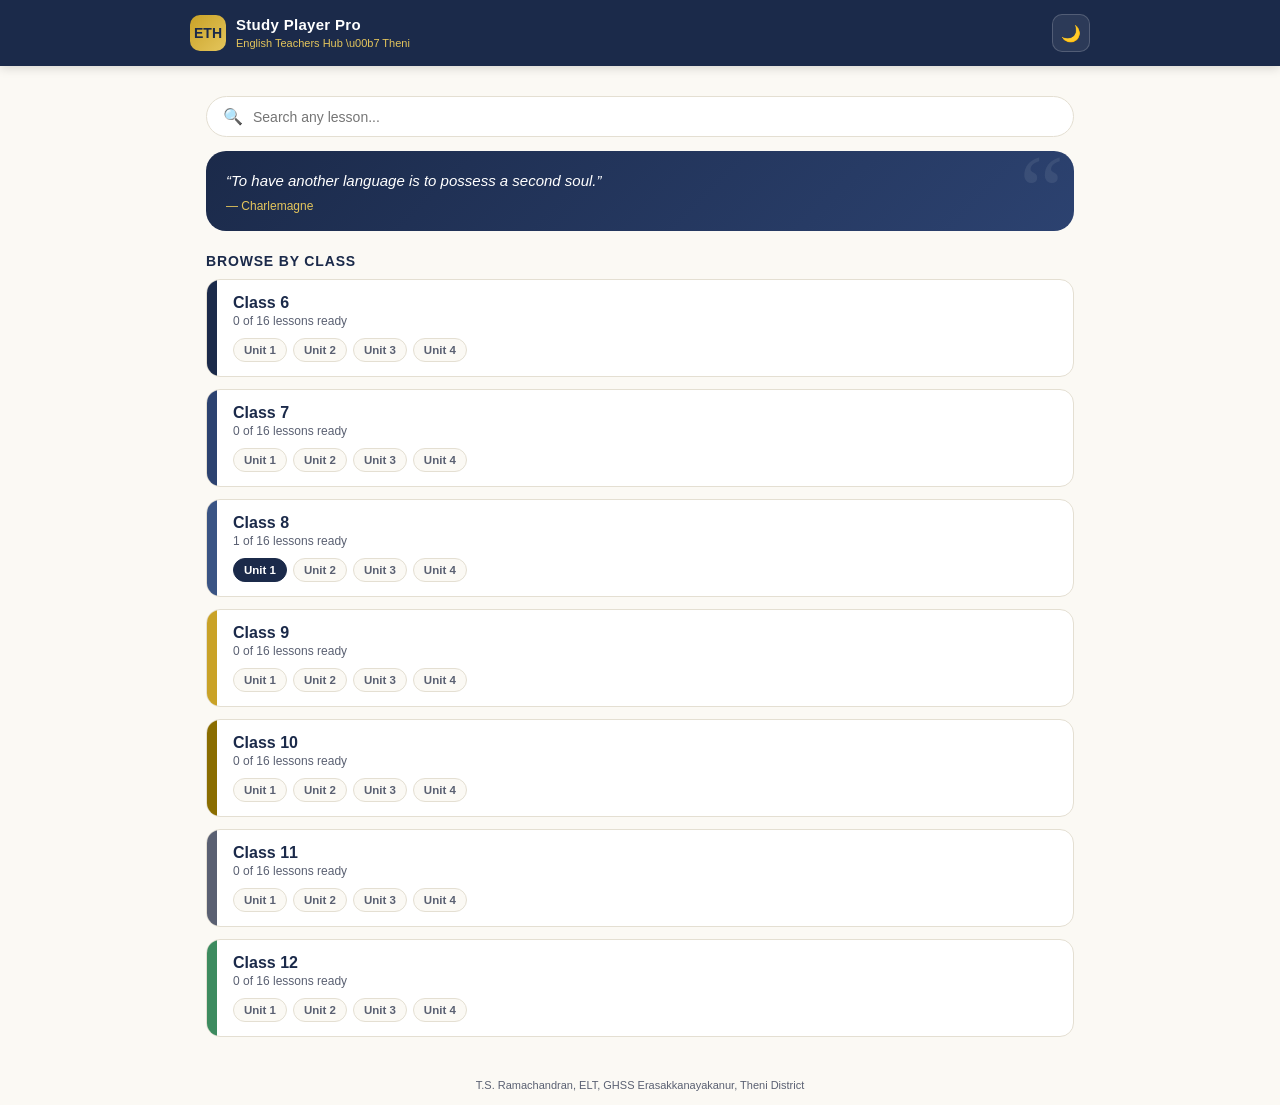
==== index.html @ 37ed162d "Add files via upload" ====
<!DOCTYPE html>
<html lang="en">
<head>
<meta charset="UTF-8">
<meta name="viewport" content="width=device-width, initial-scale=1.0">
<title>English Teachers Hub — Study Player Pro</title>
<link rel="stylesheet" href="css/style.css">
</head>
<body>

<header class="top-bar">
  <div class="top-bar-row">
    <div class="brand">
      <div class="brand-mark">ETH</div>
      <div class="brand-text">
        <h1>Study Player Pro</h1>
        <span>English Teachers Hub \u00b7 Theni</span>
      </div>
    </div>
    <button class="icon-btn" id="themeBtn" title="Dark mode">&#127769;</button>
  </div>
</header>

<main>
  <div class="search-box">
    <span>&#128269;</span>
    <input type="text" id="searchInput" placeholder="Search any lesson...">
  </div>
  <div id="searchResults" style="display:none;margin-bottom:10px;"></div>

  <div class="quote-card">
    <p class="quote-text" id="quoteText">Loading todays quote...</p>
    <p class="quote-author" id="quoteAuthor"></p>
  </div>

  <div id="continueSection" style="display:none;">
    <div class="section-heading">Continue Reading</div>
    <div class="scroll-row" id="continueRow"></div>
  </div>

  <div class="section-heading">Browse by Class</div>
  <div class="class-grid" id="classGrid">
    <p style="color:var(--ink-soft);font-size:13px;">Loading classes...</p>
  </div>

  <div id="unitDetail" style="display:none;margin-top:18px;"></div>
</main>

<footer>T.S. Ramachandran, ELT, GHSS Erasakkanayakanur, Theni District</footer>

<script src="js/app.js"></script>
</body>
</html>
---- css/style.css ----
/* ===================================================================
   English Teachers Hub — Study Player Pro
   Shared design system. Brand: navy #1B2A4A + gold #C9A227.
   =================================================================== */

:root{
  --navy:#1B2A4A;
  --navy-light:#2C4270;
  --navy-dark:#101A30;
  --gold:#C9A227;
  --gold-light:#E4C55C;
  --cream:#FBF9F4;
  --ink:#1F2430;
  --ink-soft:#5A6072;
  --line:#E4DFD2;
  --card:#FFFFFF;
  --good:#3D8B5F;
  --bad:#B3261E;
  --radius-sm:8px;
  --radius:14px;
  --radius-lg:20px;
  --font-display:'Poppins','Segoe UI',sans-serif;
  --font-body:'Noto Sans','Segoe UI',Arial,sans-serif;
  --font-lesson:'Noto Serif','Georgia',serif;
  --font-tamil:'Noto Sans Tamil','Latha',sans-serif;
}
[data-theme="dark"]{
  --cream:#12161F;
  --ink:#EDEBE3;
  --ink-soft:#A9AEC0;
  --line:#2A3140;
  --card:#1A202C;
  --navy-light:#3A5484;
}

*{box-sizing:border-box;}
html,body{margin:0;padding:0;}
body{
  background:var(--cream);
  color:var(--ink);
  font-family:var(--font-body);
  -webkit-font-smoothing:antialiased;
  transition:background .3s ease, color .3s ease;
}
a{color:inherit;text-decoration:none;}
button{font-family:inherit;cursor:pointer;}
img{max-width:100%;}

/* ---------- Top bar (shared) ---------- */
.top-bar{
  background:var(--navy);
  color:#fff;
  padding:14px 16px;
  position:sticky;
  top:0;
  z-index:30;
  box-shadow:0 2px 10px rgba(0,0,0,.15);
}
.top-bar-row{
  display:flex;
  align-items:center;
  justify-content:space-between;
  gap:10px;
  max-width:900px;
  margin:0 auto;
}
.brand{display:flex;align-items:center;gap:10px;}
.brand-mark{
  width:36px;height:36px;border-radius:10px;
  background:linear-gradient(135deg,var(--gold),var(--gold-light));
  display:flex;align-items:center;justify-content:center;
  font-weight:800;color:var(--navy);font-size:14px;
  flex:none;
  font-family:var(--font-display);
}
.brand-text h1{font-size:15px;margin:0;font-weight:700;letter-spacing:.02em;font-family:var(--font-display);}
.brand-text span{font-size:11px;color:var(--gold-light);}
.icon-btn{
  background:rgba(255,255,255,.08);
  border:1px solid rgba(255,255,255,.18);
  color:#fff;
  width:38px;height:38px;
  border-radius:10px;
  font-size:16px;
  display:flex;align-items:center;justify-content:center;
}
.icon-btn:active{transform:scale(.94);}
.back-link{
  display:flex;align-items:center;gap:6px;
  color:#fff;font-size:13px;font-weight:600;
  opacity:.9;
}

main{max-width:900px;margin:0 auto;padding:16px;}

/* ---------- Buttons ---------- */
.btn{
  border:none;border-radius:20px;
  padding:9px 16px;font-size:13px;font-weight:700;
  display:inline-flex;align-items:center;gap:6px;
}
.btn-navy{background:var(--navy);color:#fff;}
.btn-gold{background:linear-gradient(135deg,var(--gold),var(--gold-light));color:var(--navy-dark);}
.btn-outline{background:var(--card);border:1px solid var(--line);color:var(--navy);}
[data-theme="dark"] .btn-outline{color:var(--gold-light);}
.btn:active{transform:scale(.97);}

/* ---------- Home: search + quote ---------- */
.search-box{
  display:flex;align-items:center;gap:8px;
  background:var(--card);border:1px solid var(--line);
  border-radius:24px;padding:10px 16px;margin:14px 0;
}
.search-box input{
  border:none;outline:none;background:none;
  font-size:14px;color:var(--ink);width:100%;
  font-family:var(--font-body);
}

.quote-card{
  background:linear-gradient(135deg,var(--navy),var(--navy-light));
  color:#fff;border-radius:var(--radius-lg);
  padding:18px 20px;margin-bottom:18px;
  position:relative;overflow:hidden;
}
.quote-card::before{
  content:"\201C";
  position:absolute;top:-18px;right:10px;
  font-size:100px;color:rgba(255,255,255,.08);
  font-family:Georgia,serif;
}
.quote-card p.quote-text{font-size:15px;line-height:1.6;margin:0 0 6px;font-style:italic;position:relative;}
.quote-card p.quote-author{font-size:12px;color:var(--gold-light);margin:0;position:relative;}

/* ---------- Continue reading strip ---------- */
.section-heading{
  font-family:var(--font-display);
  font-size:14px;font-weight:700;color:var(--navy);
  text-transform:uppercase;letter-spacing:.06em;
  margin:22px 0 10px;
}
[data-theme="dark"] .section-heading{color:var(--gold-light);}

.scroll-row{
  display:flex;gap:10px;overflow-x:auto;padding-bottom:6px;
  scroll-snap-type:x proximity;
}
.continue-card{
  flex:none;width:210px;scroll-snap-align:start;
  background:var(--card);border:1px solid var(--line);
  border-radius:var(--radius);padding:12px 14px;
}
.continue-card .cc-title{font-weight:700;font-size:13.5px;color:var(--navy);margin-bottom:4px;}
[data-theme="dark"] .continue-card .cc-title{color:var(--gold-light);}
.continue-card .cc-meta{font-size:11px;color:var(--ink-soft);margin-bottom:8px;}
.progress-track{height:5px;background:var(--line);border-radius:3px;overflow:hidden;}
.progress-fill{height:100%;background:var(--gold);}

/* ---------- Class cards (bookshelf motif: colored spine per grade) ---------- */
.class-grid{display:flex;flex-direction:column;gap:12px;}
.class-card{
  display:flex;
  background:var(--card);border:1px solid var(--line);
  border-radius:var(--radius);overflow:hidden;
}
.class-spine{
  width:10px;flex:none;
}
.class-body{padding:14px 16px;flex:1;}
.class-body h3{margin:0 0 2px;font-size:16px;color:var(--navy);font-family:var(--font-display);}
[data-theme="dark"] .class-body h3{color:var(--gold-light);}
.class-body p{margin:0 0 10px;font-size:12px;color:var(--ink-soft);}
.unit-chip-row{display:flex;gap:6px;flex-wrap:wrap;}
.unit-chip{
  font-size:11.5px;font-weight:600;
  background:var(--cream);border:1px solid var(--line);
  border-radius:14px;padding:5px 10px;
}
.unit-chip.available{background:var(--navy);color:#fff;border-color:var(--navy);}
.unit-chip.soon{color:var(--ink-soft);}

/* ---------- Unit detail panel ---------- */
.type-grid{display:flex;flex-direction:column;gap:8px;margin-top:10px;}
.type-row{
  display:flex;align-items:center;justify-content:space-between;
  background:var(--card);border:1px solid var(--line);
  border-radius:10px;padding:10px 14px;
}
.type-row .tr-label{font-size:13.5px;font-weight:600;}
.type-row .tr-title{font-size:11.5px;color:var(--ink-soft);}
.type-row.soon{opacity:.55;}

footer{
  text-align:center;font-size:11px;color:var(--ink-soft);
  padding:26px 14px 14px;
}

/* ---------- Lesson player ---------- */
.lesson-font{font-family:var(--font-lesson);line-height:1.9;}
.dyslexia-font, .dyslexia-font .lesson-font{
  font-family:'Comic Sans MS','Trebuchet MS',sans-serif !important;
  letter-spacing:.02em;
}
.lesson-hero{text-align:center;margin:6px 0 4px;}
.lesson-hero h2{margin:0;font-size:20px;color:var(--navy);font-family:var(--font-display);}
[data-theme="dark"] .lesson-hero h2{color:var(--gold-light);}
.lesson-hero p{margin:2px 0 0;font-size:12px;color:var(--ink-soft);}

.reading-progress-track{
  height:4px;background:var(--line);border-radius:2px;
  margin:12px 0;overflow:hidden;position:sticky;top:0;
}
.reading-progress-fill{height:100%;background:var(--gold);width:0%;transition:width .2s linear;}

.player-toolbar{
  display:flex;gap:8px;flex-wrap:wrap;margin-bottom:6px;
}
.player-toolbar select{
  background:var(--card);color:var(--ink);
  border:1px solid var(--line);border-radius:8px;
  padding:7px 9px;font-size:12.5px;
}
.ctrl-btn{
  display:flex;align-items:center;gap:6px;
  background:var(--cream);border:1px solid var(--line);color:var(--navy);
  padding:7px 12px;border-radius:20px;font-size:12.5px;font-weight:600;
}
[data-theme="dark"] .ctrl-btn{color:var(--gold-light);}
.ctrl-btn.active{background:var(--navy);color:#fff;border-color:var(--navy);}
.ctrl-btn.listening{background:var(--bad);color:#fff;border-color:var(--bad);}
.ctrl-btn:active{transform:scale(.96);}

.hint-text{font-size:12px;color:var(--ink-soft);margin:8px 0 16px;}

.total-stars-bar{
  display:none;text-align:center;font-weight:700;color:var(--navy);
  background:#fdf7e6;border:1px solid var(--gold);border-radius:12px;
  padding:9px;margin-bottom:14px;font-size:13.5px;
}
[data-theme="dark"] .total-stars-bar{color:var(--gold-light);background:rgba(201,162,39,.12);}
.total-stars-bar.visible{display:block;}

.glossary-panel{
  display:none;background:var(--card);border:1px solid var(--line);
  border-radius:var(--radius);padding:16px;margin-bottom:16px;
}
.glossary-panel.visible{display:block;}
.glossary-panel h3{margin:0 0 10px;color:var(--navy);font-size:15px;font-family:var(--font-display);}
[data-theme="dark"] .glossary-panel h3{color:var(--gold-light);}
.glossary-row{
  display:flex;justify-content:space-between;gap:10px;
  padding:8px 0;border-bottom:1px solid var(--line);font-size:13px;
}
.glossary-row:last-child{border-bottom:none;}
.glossary-row .gw{font-weight:700;color:var(--navy);min-width:88px;}
[data-theme="dark"] .glossary-row .gw{color:var(--gold-light);}
.glossary-row .ge{color:var(--ink-soft);flex:1;}
.glossary-row .gt{color:#8a6d00;flex:1;text-align:right;font-family:var(--font-tamil);}
[data-theme="dark"] .glossary-row .gt{color:var(--gold-light);}

.paragraph-card{
  background:var(--card);border:1px solid var(--line);
  border-radius:var(--radius);padding:16px;margin-bottom:16px;
  box-shadow:0 1px 3px rgba(0,0,0,.04);
}
.para-num{
  font-size:11px;font-weight:700;color:var(--gold);
  letter-spacing:.08em;text-transform:uppercase;margin-bottom:6px;
}
.para-text{font-size:17.5px;color:var(--ink);}
.para-text .word{cursor:pointer;border-radius:3px;padding:0 1px;}
.para-text .word:active{background:rgba(201,162,39,.25);}
.para-text .word.speaking{background:var(--gold);color:#1F2430;}
.para-text .word.read-correct{background:#d9f0dc;color:#1f6b3a;}
.para-text .word.read-incorrect{background:#fbe1e1;color:#a13a3a;}
.para-text .word.blank{
  color:transparent;
  border-bottom:2px dashed var(--gold);
  cursor:pointer;
  user-select:none;
}
.para-text .word.blank.revealed{
  color:inherit;
  border-bottom:2px solid var(--good);
}

.translation-box{
  display:none;margin:12px 0 0;padding:10px 14px;
  background:#fdf7e6;border-left:3px solid var(--gold);border-radius:6px;
  font-size:15px;line-height:1.9;font-family:var(--font-tamil);color:var(--navy);
}
[data-theme="dark"] .translation-box{background:rgba(201,162,39,.1);color:var(--gold-light);}
.translation-box.visible{display:block;}

.controls-row{display:flex;gap:8px;margin-top:12px;flex-wrap:wrap;}

.practice-row{margin-top:12px;display:flex;align-items:center;gap:12px;flex-wrap:wrap;}
.star-line{font-size:1.1rem;letter-spacing:2px;}
.star-line .star-msg{display:block;font-size:.72rem;letter-spacing:0;color:var(--ink-soft);}

.word-popup{
  position:fixed;left:50%;bottom:24px;transform:translateX(-50%);
  background:var(--navy);color:#fff;border-radius:12px;padding:12px 16px;
  max-width:90%;box-shadow:0 6px 24px rgba(0,0,0,.3);z-index:50;font-size:14px;
}
.word-popup b{color:var(--gold-light);font-size:16px;}
.word-popup .tamil{color:var(--gold-light);display:block;margin-top:3px;font-family:var(--font-tamil);}
.word-popup .close{position:absolute;top:6px;right:9px;cursor:pointer;opacity:.7;font-size:13px;}

@media (prefers-reduced-motion: reduce){
  *{animation-duration:.001ms !important;transition-duration:.001ms !important;}
}
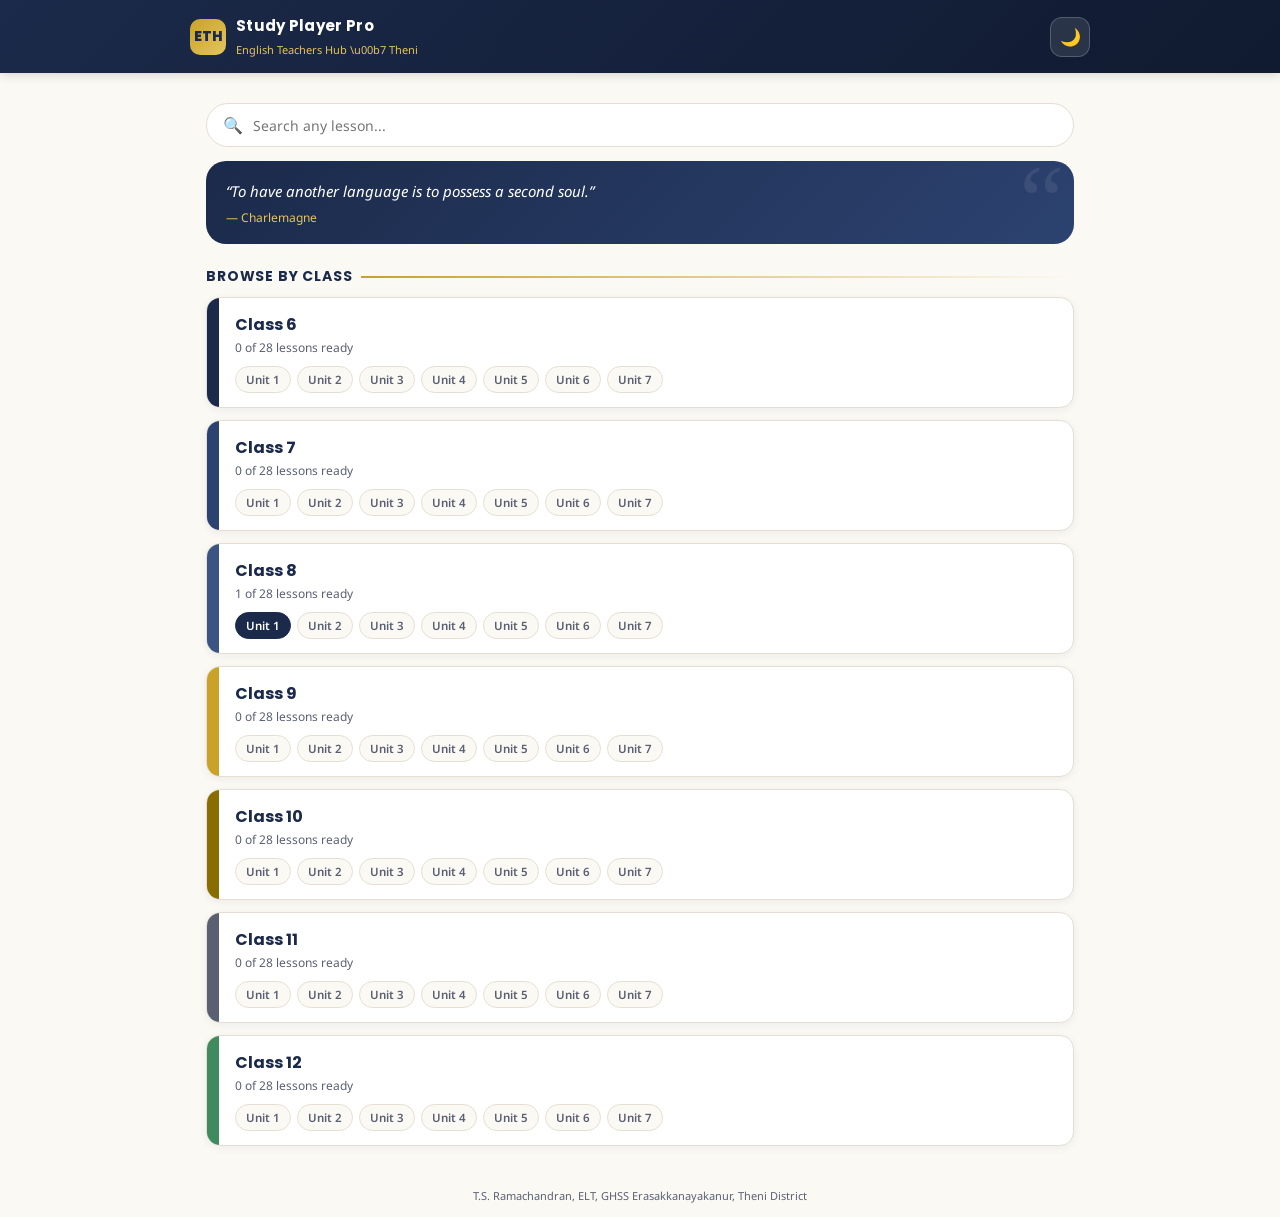
==== commit 3df6dd2a: "Add files via upload" ====
--- a/index.html
+++ b/index.html
@@ -4,6 +4,9 @@
 <meta charset="UTF-8">
 <meta name="viewport" content="width=device-width, initial-scale=1.0">
 <title>English Teachers Hub — Study Player Pro</title>
+<link rel="preconnect" href="https://fonts.googleapis.com">
+<link rel="preconnect" href="https://fonts.gstatic.com" crossorigin>
+<link href="https://fonts.googleapis.com/css2?family=Poppins:wght@600;700;800&family=Noto+Sans:wght@400;500;600;700&family=Noto+Serif:ital@0;1&family=Noto+Sans+Tamil:wght@400;600&display=swap" rel="stylesheet">
 <link rel="stylesheet" href="css/style.css">
 </head>
 <body>
--- a/css/style.css
+++ b/css/style.css
@@ -48,7 +48,7 @@
 
 /* ---------- Top bar (shared) ---------- */
 .top-bar{
-  background:var(--navy);
+  background:linear-gradient(135deg,var(--navy),var(--navy-dark));
   color:#fff;
   padding:14px 16px;
   position:sticky;
@@ -76,15 +76,16 @@
 .brand-text h1{font-size:15px;margin:0;font-weight:700;letter-spacing:.02em;font-family:var(--font-display);}
 .brand-text span{font-size:11px;color:var(--gold-light);}
 .icon-btn{
-  background:rgba(255,255,255,.08);
-  border:1px solid rgba(255,255,255,.18);
+  background:rgba(255,255,255,.1);
+  border:1px solid rgba(255,255,255,.2);
   color:#fff;
-  width:38px;height:38px;
-  border-radius:10px;
-  font-size:16px;
+  width:40px;height:40px;
+  border-radius:12px;
+  font-size:17px;
   display:flex;align-items:center;justify-content:center;
-}
-.icon-btn:active{transform:scale(.94);}
+  transition:transform .12s ease, background .12s ease;
+}
+.icon-btn:active{transform:scale(.9);background:rgba(255,255,255,.22);}
 .back-link{
   display:flex;align-items:center;gap:6px;
   color:#fff;font-size:13px;font-weight:600;
@@ -95,15 +96,17 @@
 
 /* ---------- Buttons ---------- */
 .btn{
-  border:none;border-radius:20px;
-  padding:9px 16px;font-size:13px;font-weight:700;
+  border:none;border-radius:22px;
+  padding:10px 18px;font-size:13px;font-weight:700;
   display:inline-flex;align-items:center;gap:6px;
-}
-.btn-navy{background:var(--navy);color:#fff;}
+  box-shadow:0 2px 6px rgba(0,0,0,.12);
+  transition:transform .12s ease;
+}
+.btn-navy{background:linear-gradient(135deg,var(--navy),var(--navy-light));color:#fff;}
 .btn-gold{background:linear-gradient(135deg,var(--gold),var(--gold-light));color:var(--navy-dark);}
-.btn-outline{background:var(--card);border:1px solid var(--line);color:var(--navy);}
+.btn-outline{background:var(--card);border:1px solid var(--line);color:var(--navy);box-shadow:none;}
 [data-theme="dark"] .btn-outline{color:var(--gold-light);}
-.btn:active{transform:scale(.97);}
+.btn:active{transform:scale(.95);}
 
 /* ---------- Home: search + quote ---------- */
 .search-box{
@@ -138,6 +141,11 @@
   font-size:14px;font-weight:700;color:var(--navy);
   text-transform:uppercase;letter-spacing:.06em;
   margin:22px 0 10px;
+  display:flex;align-items:center;gap:8px;
+}
+.section-heading::after{
+  content:"";flex:1;height:2px;
+  background:linear-gradient(90deg,var(--gold),transparent);
 }
 [data-theme="dark"] .section-heading{color:var(--gold-light);}
 
@@ -162,9 +170,13 @@
   display:flex;
   background:var(--card);border:1px solid var(--line);
   border-radius:var(--radius);overflow:hidden;
-}
+  box-shadow:0 2px 8px rgba(27,42,74,.06);
+  transition:transform .15s ease, box-shadow .15s ease;
+}
+.class-card:active{transform:scale(.98);box-shadow:0 1px 4px rgba(27,42,74,.08);}
 .class-spine{
-  width:10px;flex:none;
+  width:12px;flex:none;
+  background-image:linear-gradient(180deg, rgba(255,255,255,.25), rgba(0,0,0,.1));
 }
 .class-body{padding:14px 16px;flex:1;}
 .class-body h3{margin:0 0 2px;font-size:16px;color:var(--navy);font-family:var(--font-display);}
@@ -183,12 +195,18 @@
 .type-grid{display:flex;flex-direction:column;gap:8px;margin-top:10px;}
 .type-row{
   display:flex;align-items:center;justify-content:space-between;
-  background:var(--card);border:1px solid var(--line);
-  border-radius:10px;padding:10px 14px;
-}
-.type-row .tr-label{font-size:13.5px;font-weight:600;}
+  background:var(--card);border:1px solid var(--line);border-left:4px solid var(--line);
+  border-radius:10px;padding:11px 14px;
+  transition:transform .12s ease;
+}
+.type-row:active{transform:scale(.98);}
+.type-row[data-type="prose"]{border-left-color:#2C6E9E;}
+.type-row[data-type="poem"]{border-left-color:#8C4FA8;}
+.type-row[data-type="supplementary"]{border-left-color:#2E9E7A;}
+.type-row[data-type="grammar"]{border-left-color:#C97A27;}
+.type-row .tr-label{font-size:13.5px;font-weight:700;}
 .type-row .tr-title{font-size:11.5px;color:var(--ink-soft);}
-.type-row.soon{opacity:.55;}
+.type-row.soon{opacity:.5;}
 
 footer{
   text-align:center;font-size:11px;color:var(--ink-soft);
@@ -222,13 +240,28 @@
 }
 .ctrl-btn{
   display:flex;align-items:center;gap:6px;
-  background:var(--cream);border:1px solid var(--line);color:var(--navy);
-  padding:7px 12px;border-radius:20px;font-size:12.5px;font-weight:600;
-}
-[data-theme="dark"] .ctrl-btn{color:var(--gold-light);}
-.ctrl-btn.active{background:var(--navy);color:#fff;border-color:var(--navy);}
-.ctrl-btn.listening{background:var(--bad);color:#fff;border-color:var(--bad);}
-.ctrl-btn:active{transform:scale(.96);}
+  background:var(--card);border:1px solid var(--line);color:var(--navy);
+  padding:9px 15px;border-radius:22px;font-size:12.5px;font-weight:700;
+  box-shadow:0 2px 6px rgba(27,42,74,.08);
+  transition:transform .12s ease, box-shadow .12s ease;
+}
+[data-theme="dark"] .ctrl-btn{color:var(--gold-light);background:var(--card);}
+.ctrl-btn.active{
+  background:linear-gradient(135deg,var(--navy),var(--navy-light));
+  color:#fff;border-color:var(--navy);
+  box-shadow:0 3px 10px rgba(27,42,74,.35);
+}
+.ctrl-btn.listening{
+  background:linear-gradient(135deg,var(--bad),#d4534a);
+  color:#fff;border-color:var(--bad);
+  box-shadow:0 3px 10px rgba(179,38,30,.35);
+}
+.ctrl-btn:active{transform:scale(.94);box-shadow:0 1px 3px rgba(27,42,74,.15);}
+
+.play-btn{background:linear-gradient(135deg,var(--gold),var(--gold-light));color:var(--navy-dark);border-color:transparent;}
+.repeat-btn, .slow-btn{background:var(--cream);}
+.mic-btn{background:linear-gradient(135deg,var(--navy),var(--navy-light));color:#fff;border-color:transparent;}
+.mic-btn.listening{background:linear-gradient(135deg,var(--bad),#d4534a);}
 
 .hint-text{font-size:12px;color:var(--ink-soft);margin:8px 0 16px;}
 
@@ -260,6 +293,7 @@
 
 .paragraph-card{
   background:var(--card);border:1px solid var(--line);
+  border-top:3px solid var(--gold);
   border-radius:var(--radius);padding:16px;margin-bottom:16px;
   box-shadow:0 1px 3px rgba(0,0,0,.04);
 }
@@ -273,6 +307,15 @@
 .para-text .word.speaking{background:var(--gold);color:#1F2430;}
 .para-text .word.read-correct{background:#d9f0dc;color:#1f6b3a;}
 .para-text .word.read-incorrect{background:#fbe1e1;color:#a13a3a;}
+.para-text .word.read-current{
+  background:var(--gold-light);
+  box-shadow:0 0 0 2px var(--gold);
+  animation:pulse-current 1s infinite ease-in-out;
+}
+@keyframes pulse-current{
+  0%,100%{opacity:1;}
+  50%{opacity:.6;}
+}
 .para-text .word.blank{
   color:transparent;
   border-bottom:2px dashed var(--gold);
@@ -299,13 +342,46 @@
 .star-line .star-msg{display:block;font-size:.72rem;letter-spacing:0;color:var(--ink-soft);}
 
 .word-popup{
-  position:fixed;left:50%;bottom:24px;transform:translateX(-50%);
-  background:var(--navy);color:#fff;border-radius:12px;padding:12px 16px;
-  max-width:90%;box-shadow:0 6px 24px rgba(0,0,0,.3);z-index:50;font-size:14px;
-}
-.word-popup b{color:var(--gold-light);font-size:16px;}
-.word-popup .tamil{color:var(--gold-light);display:block;margin-top:3px;font-family:var(--font-tamil);}
-.word-popup .close{position:absolute;top:6px;right:9px;cursor:pointer;opacity:.7;font-size:13px;}
+  position:fixed;left:50%;bottom:90px;transform:translateX(-50%);
+  background:linear-gradient(135deg,var(--navy),var(--navy-dark));
+  color:#fff;border-radius:16px;padding:14px 18px;
+  max-width:90%;max-height:40vh;overflow-y:auto;
+  box-shadow:0 8px 28px rgba(0,0,0,.35);z-index:50;font-size:14px;
+  border:1px solid rgba(255,255,255,.08);
+}
+.word-popup b{color:var(--gold-light);font-size:17px;}
+.word-popup .tamil{color:var(--gold-light);display:block;margin-top:4px;font-family:var(--font-tamil);font-size:15px;}
+.word-popup .example{
+  display:block;margin-top:8px;padding-top:8px;
+  border-top:1px solid rgba(255,255,255,.15);
+  font-style:italic;font-size:12.5px;color:rgba(255,255,255,.75);
+  line-height:1.5;
+}
+.word-popup .source-tag{display:block;margin-top:6px;font-size:10px;color:rgba(255,255,255,.5);letter-spacing:.03em;}
+.word-popup .close{position:absolute;top:8px;right:11px;cursor:pointer;opacity:.7;font-size:14px;}
+
+.bottom-toolbar{
+  position:fixed;left:0;right:0;bottom:0;z-index:40;
+  background:linear-gradient(135deg,var(--navy),var(--navy-dark));
+  display:flex;align-items:center;justify-content:center;gap:16px;
+  padding:12px 16px calc(12px + env(safe-area-inset-bottom));
+  box-shadow:0 -4px 18px rgba(0,0,0,.3);
+}
+.bt-btn{
+  width:54px;height:54px;border-radius:50%;
+  border:none;background:rgba(255,255,255,.12);
+  color:#fff;font-size:20px;
+  display:flex;align-items:center;justify-content:center;
+  box-shadow:0 2px 8px rgba(0,0,0,.2);
+  transition:transform .12s ease;
+}
+.bt-btn:active{transform:scale(.88);}
+#bottomPlay{
+  background:linear-gradient(135deg,var(--gold),var(--gold-light));
+  color:var(--navy-dark);width:64px;height:64px;font-size:23px;
+  box-shadow:0 4px 14px rgba(201,162,39,.45);
+}
+.bt-mic.listening{background:linear-gradient(135deg,var(--bad),#d4534a);box-shadow:0 4px 14px rgba(179,38,30,.5);}
 
 @media (prefers-reduced-motion: reduce){
   *{animation-duration:.001ms !important;transition-duration:.001ms !important;}
